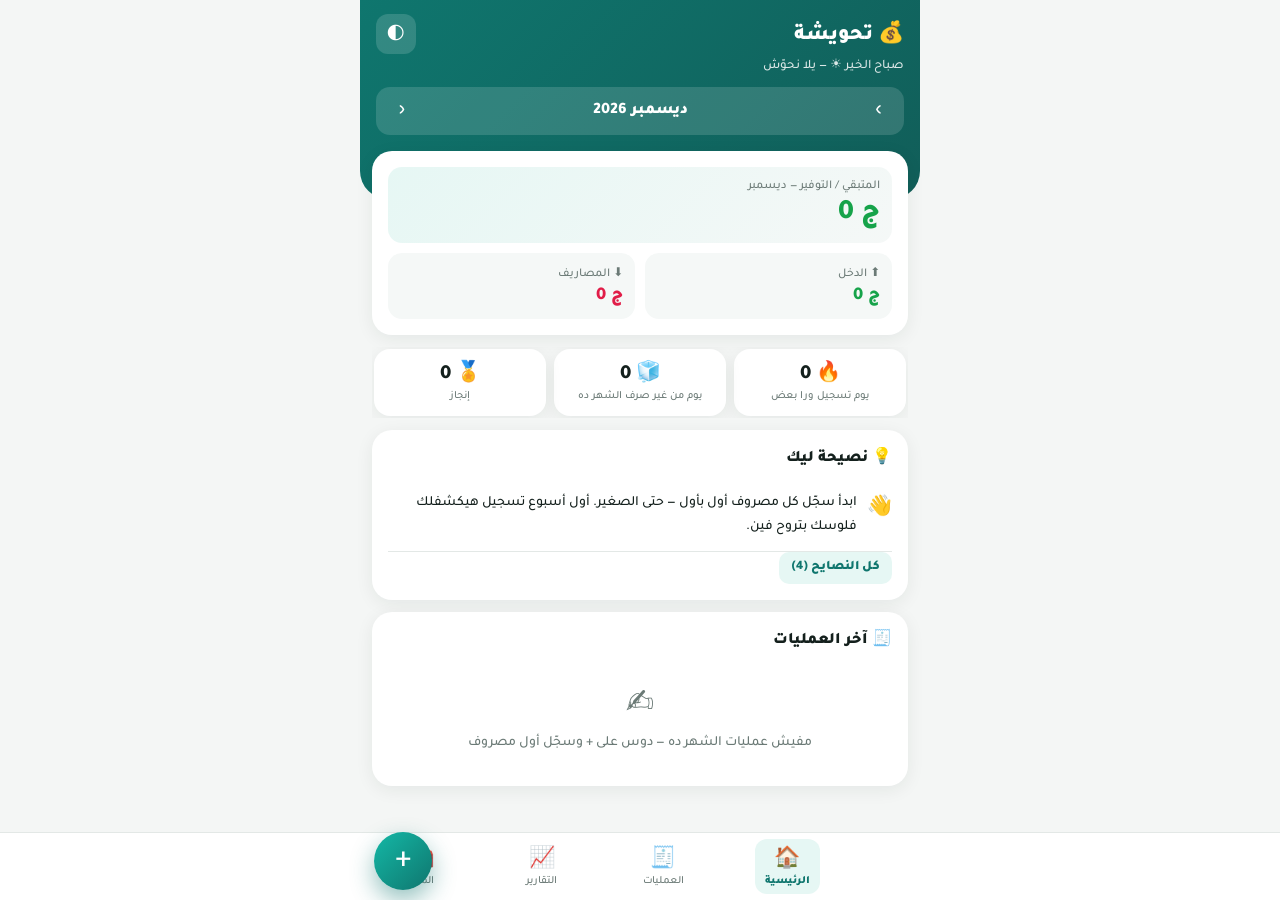
==== index.html @ 55a3884e "Add files via upload" ====
<!DOCTYPE html>
<html lang="ar" dir="rtl">
<head>
<meta charset="utf-8">
<meta name="viewport" content="width=device-width, initial-scale=1, maximum-scale=1, viewport-fit=cover">
<meta name="theme-color" content="#0f766e">
<meta name="description" content="تحويشة — مساعدك الشخصي للتوفير وإدارة المصاريف، بيشتغل أوفلاين">
<meta name="apple-mobile-web-app-capable" content="yes">
<meta name="mobile-web-app-capable" content="yes">
<meta name="apple-mobile-web-app-title" content="تحويشة">
<link rel="manifest" href="manifest.json">
<link rel="icon" href="icon-192.png">
<link rel="apple-touch-icon" href="icon-192.png">
<link rel="stylesheet" href="style.css">
<title>تحويشة — مساعدك للتوفير</title>
</head>
<body>
<div id="lock" class="lock hidden" role="dialog" aria-label="قفل التطبيق">
  <div class="lock-in"><div class="lock-logo">💰</div><h2>تحويشة</h2><p>اكتب الرقم السري</p>
  <div class="dots" id="dots"><i></i><i></i><i></i><i></i></div>
  <div class="keypad" id="keypad"></div></div>
</div>
<div class="app">
<header class="top" id="top">
  <div class="hrow"><button class="hbtn hidden" id="back" aria-label="رجوع">→</button><h1 id="title">💰 تحويشة</h1><button class="hbtn" id="themeBtn" aria-label="تغيير الوضع">🌓</button></div>
  <div class="sub" id="greet">مساعدك الشخصي للتوفير</div>
  <div class="mon" id="monBar"><button id="mPrev" aria-label="الشهر اللي فات">›</button><b id="mLbl"></b><button id="mNext" aria-label="الشهر الجاي">‹</button></div>
</header>
<main id="view"></main>
</div>
<button class="fab" id="fab" aria-label="إضافة عملية">+</button>
<nav class="tabs" role="tablist"><div class="in">
 <button role="tab" data-tab="home" aria-selected="true"><span>🏠</span>الرئيسية</button>
 <button role="tab" data-tab="tx"><span>🧾</span>العمليات</button>
 <button role="tab" data-tab="rep"><span>📈</span>التقارير</button>
 <button role="tab" data-tab="more"><span>🧰</span>المزيد</button>
</div></nav>
<div class="sheet-bg" id="sheetBg"><div class="sheet" role="dialog" aria-modal="true" id="sheet"></div></div>
<div class="toast" id="toast" role="status"><span id="toastMsg"></span><button id="toastBtn" class="hidden"></button></div>
<script src="charts.js"></script>
<script src="app.js"></script>
</body>
</html>
---- style.css ----
@font-face{font-family:'Tj';src:url([data-uri]) format('truetype');font-weight:500;font-display:swap}
@font-face{font-family:'Tj';src:url([data-uri]) format('truetype');font-weight:800;font-display:swap}
:root{--bg:#f4f6f5;--card:#fff;--soft:#f5f8f7;--ink:#14201d;--mut:#6b7a76;--line:#e3e8e6;--pri:#0f766e;--pri2:#14b8a6;--btn:#0f766e;--prisoft:#e6f7f4;--red:#e11d48;--redsoft:#fff1f2;--amb:#d97706;--ambsoft:#fff7ed;--grn:#16a34a;--blusoft:#eff6ff;--sh:0 4px 18px rgba(15,40,35,.07);--track:#edf1f0}
[data-theme=dark]{--bg:#0b1211;--card:#141d1b;--soft:#1b2624;--ink:#e8efed;--mut:#8fa09b;--line:#26332f;--pri:#2dd4bf;--pri2:#14b8a6;--btn:#0d9488;--prisoft:#123a35;--red:#fb7185;--redsoft:#3a1820;--amb:#fbbf24;--ambsoft:#3a2a10;--grn:#4ade80;--blusoft:#132238;--sh:0 4px 18px rgba(0,0,0,.35);--track:#26332f}
*{box-sizing:border-box;-webkit-tap-highlight-color:transparent}
html,body{margin:0;background:var(--bg);color:var(--ink);font-family:'Tj',system-ui,-apple-system,'Segoe UI',Tahoma,sans-serif;font-weight:500}
button,input,select,textarea{font-family:inherit;font-size:16px;color:inherit}
button{cursor:pointer}
:focus-visible{outline:3px solid var(--pri2);outline-offset:2px}
.hidden{display:none!important}
.app{max-width:560px;margin:0 auto;min-height:100vh;padding:0 0 100px}
header.top{background:linear-gradient(135deg,#0f766e,#115e59);color:#fff;padding:calc(14px + env(safe-area-inset-top)) 16px 64px;border-radius:0 0 28px 28px}
header.top.small{padding-bottom:26px}
.hrow{display:flex;align-items:center;gap:8px}
.top h1{margin:0;font-size:21px;font-weight:800;flex:1}
.hbtn{background:rgba(255,255,255,.15);border:0;color:#fff;width:40px;height:40px;border-radius:12px;font-size:18px}
.top .sub{opacity:.85;font-size:13px;margin-top:2px}
.mon{display:flex;align-items:center;justify-content:space-between;margin-top:12px;background:rgba(255,255,255,.14);border-radius:14px;padding:6px}
.mon button{background:transparent;border:0;color:#fff;font-size:20px;width:40px;height:36px;border-radius:10px}
.mon b{font-weight:800}
main{padding:0 12px;margin-top:-48px}
header.small+main{margin-top:-14px}
.card{background:var(--card);border-radius:20px;padding:16px;box-shadow:var(--sh);margin-bottom:12px}
.card h2{font-size:16px;margin:0 0 12px;font-weight:800;display:flex;justify-content:space-between;align-items:center;gap:8px}
.card h2 small{font-size:12px;color:var(--mut);font-weight:500}
.kpis{display:grid;grid-template-columns:1fr 1fr;gap:10px}
.kpi{background:var(--soft);border-radius:14px;padding:12px}.kpi .l{font-size:12px;color:var(--mut)}.kpi .v{font-size:18px;font-weight:800;margin-top:4px;direction:ltr;text-align:right}
.kpi.big{grid-column:1/-1;background:linear-gradient(135deg,var(--prisoft),var(--soft))}.kpi.big .v{font-size:28px}
.pos{color:var(--grn)}.neg{color:var(--red)}.mut{color:var(--mut)}
.banner{display:flex;gap:10px;align-items:center;border-radius:16px;padding:12px 14px;margin-bottom:10px;font-size:14px;box-shadow:var(--sh);background:var(--card);border:1px solid var(--line)}
.banner.rem{background:var(--ambsoft)}.banner.wk{background:var(--blusoft)}.banner.ok{background:var(--prisoft)}.banner.bad{background:var(--redsoft)}
.banner button{margin-inline-start:auto;border:0;background:var(--btn);color:#fff;border-radius:10px;padding:8px 12px;font-size:13px;white-space:nowrap}
.safe{text-align:center}.safe .v{font-size:34px;font-weight:800;direction:ltr;color:var(--pri)}.safe .l{color:var(--mut);font-size:13px}
.stats{display:flex;gap:8px;overflow:auto;margin-bottom:12px;padding:2px}
.stat{flex:1;min-width:104px;background:var(--card);border-radius:16px;padding:10px;box-shadow:var(--sh);text-align:center}.stat b{display:block;font-size:20px}.stat span{font-size:11px;color:var(--mut)}
.tx{display:flex;align-items:center;gap:12px;padding:10px 0;border-bottom:1px solid var(--line)}.tx:last-child{border-bottom:0}
.ic{width:42px;height:42px;border-radius:13px;display:grid;place-items:center;font-size:20px;background:var(--soft);flex:none}
.tx .m{flex:1;min-width:0}.tx .t{font-weight:800;font-size:15px}.tx .d{font-size:12px;color:var(--mut);white-space:nowrap;overflow:hidden;text-overflow:ellipsis}
.tx .a{font-weight:800;direction:ltr;white-space:nowrap}
.ibtn{border:0;background:transparent;color:var(--mut);font-size:17px;width:34px;height:34px;border-radius:10px;flex:none}
.ibtn:active{background:var(--soft)}
.dayh{display:flex;justify-content:space-between;font-size:12px;color:var(--mut);padding:10px 0 2px;font-weight:800}
.empty{text-align:center;color:var(--mut);padding:18px 8px;font-size:14px}.empty .e{font-size:34px;display:block;margin-bottom:6px}
.bar{height:10px;background:var(--track);border-radius:99px;overflow:hidden}.bar>i{display:block;height:100%;border-radius:99px;background:var(--pri2);transition:width .5s}
.item{padding:12px 0;border-bottom:1px solid var(--line)}.item:last-child{border-bottom:0}
.row{display:flex;align-items:center;gap:10px;justify-content:space-between}
.item .n{font-weight:800}.item .s{font-size:12px;color:var(--mut);margin:6px 0}
.btns{display:flex;gap:8px;flex-wrap:wrap;margin-top:10px}
.chip{font-size:12px;border-radius:99px;padding:3px 9px;background:var(--prisoft);color:var(--pri);font-weight:800;white-space:nowrap}
.chip.w{background:var(--ambsoft);color:var(--amb)}.chip.r{background:var(--redsoft);color:var(--red)}.chip.g{background:var(--soft);color:var(--mut)}
.btn{border:0;border-radius:14px;padding:12px 16px;background:var(--btn);color:#fff;font-weight:800;width:100%}
.btn.sec{background:var(--prisoft);color:var(--pri)}.btn.sm{width:auto;padding:8px 12px;font-size:13px;border-radius:10px}.btn.dng{background:var(--redsoft);color:var(--red)}
.tip{display:flex;gap:10px;padding:11px 0;border-bottom:1px solid var(--line);font-size:14px;line-height:1.7}.tip:last-child{border-bottom:0}.tip .e{font-size:20px;flex:none}
.tools{display:grid;grid-template-columns:repeat(3,1fr);gap:10px}
.tools button{background:var(--card);border:0;border-radius:18px;padding:16px 6px;box-shadow:var(--sh);display:flex;flex-direction:column;align-items:center;gap:6px;font-size:13px;font-weight:800}
.tools button span{font-size:30px}.tools button small{font-size:11px;color:var(--mut);font-weight:500}
nav.tabs{position:fixed;bottom:0;left:0;right:0;background:var(--card);border-top:1px solid var(--line);display:flex;justify-content:center;padding:6px 6px calc(6px + env(safe-area-inset-bottom));z-index:20}
nav.tabs .in{display:flex;max-width:560px;width:100%;justify-content:space-around;padding:0 70px 0 0}
nav.tabs button{border:0;background:transparent;color:var(--mut);font-size:11px;display:flex;flex-direction:column;align-items:center;gap:2px;padding:6px 10px;border-radius:12px;min-width:60px}
nav.tabs button span{font-size:21px}nav.tabs button[aria-selected=true]{color:var(--pri);background:var(--prisoft);font-weight:800}
.fab{position:fixed;bottom:calc(10px + env(safe-area-inset-bottom));left:max(14px,calc(50% - 266px));width:58px;height:58px;border-radius:50%;border:0;background:linear-gradient(135deg,#14b8a6,#0f766e);color:#fff;font-size:32px;box-shadow:0 10px 24px rgba(15,118,110,.45);z-index:21;line-height:1}
.sheet-bg{position:fixed;inset:0;background:rgba(5,12,10,.5);z-index:40;display:none;align-items:flex-end;justify-content:center}
.sheet-bg.on{display:flex}
.sheet{background:var(--card);width:100%;max-width:560px;border-radius:24px 24px 0 0;padding:18px 16px calc(18px + env(safe-area-inset-bottom));max-height:92vh;overflow:auto;animation:up .25s ease-out}
@keyframes up{from{transform:translateY(40px);opacity:.4}to{transform:none;opacity:1}}
.sheet h3{margin:0 0 12px;font-size:18px;font-weight:800}
.seg{display:grid;grid-auto-flow:column;grid-auto-columns:1fr;background:var(--soft);border-radius:14px;padding:4px;margin-bottom:10px}
.seg button{border:0;background:transparent;border-radius:11px;padding:10px 4px;font-weight:800;color:var(--mut);font-size:14px}
.seg button[aria-pressed=true]{background:var(--card);color:var(--pri);box-shadow:var(--sh)}
label.f{display:block;font-size:13px;color:var(--mut);margin:10px 0 5px}
.inp{width:100%;border:1.5px solid var(--line);border-radius:13px;padding:12px;background:var(--soft);color:var(--ink)}
.inp:focus{border-color:var(--pri2);outline:none}
select.inp{appearance:auto}
.amt{font-size:28px;font-weight:800;text-align:center;direction:ltr}
.grid2{display:grid;grid-template-columns:1fr 1fr;gap:10px}
.cats{display:grid;grid-template-columns:repeat(4,1fr);gap:8px}
.cats button{border:1.5px solid var(--line);background:var(--card);border-radius:13px;padding:8px 2px;font-size:11px;display:flex;flex-direction:column;align-items:center;gap:3px}
.cats button span{font-size:22px}.cats button[aria-pressed=true]{border-color:var(--pri);background:var(--prisoft);font-weight:800}
.tpls{display:flex;gap:8px;overflow:auto;padding-bottom:6px;margin-bottom:4px}
.tpls button{border:1.5px dashed var(--line);background:var(--soft);border-radius:99px;padding:6px 12px;font-size:13px;white-space:nowrap}
.chk{display:flex;align-items:center;gap:8px;margin-top:12px;font-size:14px}.chk input{width:20px;height:20px;accent-color:var(--pri)}
.acts{display:flex;gap:10px;margin-top:16px}
canvas{width:100%;display:block}
.legend{display:grid;grid-template-columns:1fr 1fr;gap:6px 10px;margin-top:10px;font-size:12px}
.legend div{display:flex;align-items:center;gap:6px}.legend i{width:10px;height:10px;border-radius:3px;flex:none}.legend b{margin-inline-start:auto;direction:ltr}
.filters{display:flex;gap:8px;overflow:auto;padding-bottom:4px;margin-bottom:8px}
.filters button{border:1.5px solid var(--line);background:var(--card);border-radius:99px;padding:6px 12px;font-size:13px;white-space:nowrap}
.filters button[aria-pressed=true]{background:var(--btn);border-color:var(--btn);color:#fff}
.toast{position:fixed;top:calc(14px + env(safe-area-inset-top));left:50%;transform:translateX(-50%) translateY(-140px);background:#14201d;color:#fff;padding:10px 16px;border-radius:12px;font-size:14px;z-index:60;transition:transform .3s;display:flex;gap:12px;align-items:center;max-width:92vw}
.toast.on{transform:translateX(-50%) translateY(0)}
.toast button{border:0;background:#2dd4bf;color:#062b27;border-radius:8px;padding:5px 10px;font-weight:800;font-size:13px}
.wk-grid{display:grid;grid-template-columns:1fr 1fr 1fr;gap:8px;text-align:center}
.wk-grid div{background:var(--soft);border-radius:12px;padding:10px 4px}.wk-grid .l{font-size:11px;color:var(--mut)}.wk-grid .v{font-weight:800;margin-top:3px;direction:ltr}
.note{font-size:12px;color:var(--mut);line-height:1.7}
.cal{display:grid;grid-template-columns:repeat(7,1fr);gap:5px;text-align:center}
.cal .h{font-size:11px;color:var(--mut);font-weight:800}
.cal button{aspect-ratio:1;border:0;border-radius:9px;font-size:12px;background:var(--soft);padding:0;position:relative}
.cal button.ns{box-shadow:inset 0 0 0 2px var(--grn)}.cal button.td{outline:2px solid var(--pri);outline-offset:1px}
.w52{display:grid;grid-template-columns:repeat(8,1fr);gap:5px}
.w52 button{aspect-ratio:1;border:1.5px solid var(--line);background:var(--card);border-radius:9px;font-size:11px;padding:0}
.w52 button[aria-pressed=true]{background:var(--btn);border-color:var(--btn);color:#fff;font-weight:800}
.badges{display:grid;grid-template-columns:repeat(3,1fr);gap:10px}
.badge{background:var(--soft);border-radius:16px;padding:12px 6px;text-align:center}.badge .e{font-size:32px}.badge b{display:block;font-size:13px;margin-top:4px}.badge small{font-size:11px;color:var(--mut);display:block;margin-top:2px;line-height:1.5}
.badge.off{opacity:.38;filter:grayscale(1)}
.res{background:var(--prisoft);border-radius:14px;padding:12px;margin-top:10px;font-size:14px;line-height:1.9}.res b{color:var(--pri);direction:ltr;display:inline-block}
.wal{display:flex;gap:10px;overflow:auto;padding:2px 2px 6px}
.wal div{min-width:120px;background:var(--soft);border-radius:14px;padding:10px}.wal b{display:block;direction:ltr;text-align:right;margin-top:4px}
.lock{position:fixed;inset:0;background:linear-gradient(160deg,#0f766e,#0b3d39);z-index:100;display:flex;align-items:center;justify-content:center;color:#fff}
.lock-in{text-align:center;width:100%;max-width:320px;padding:20px}.lock-logo{font-size:54px}.lock h2{margin:6px 0 0}.lock p{opacity:.8}
.dots{display:flex;gap:14px;justify-content:center;margin:18px 0 26px}.dots i{width:14px;height:14px;border-radius:50%;border:2px solid #fff}.dots i.on{background:#fff}
.dots.err{animation:shake .4s}@keyframes shake{25%{transform:translateX(-10px)}75%{transform:translateX(10px)}}
.keypad{display:grid;grid-template-columns:repeat(3,1fr);gap:14px;direction:ltr}
.keypad button{height:64px;border-radius:50%;border:0;background:rgba(255,255,255,.14);color:#fff;font-size:24px;font-weight:800}
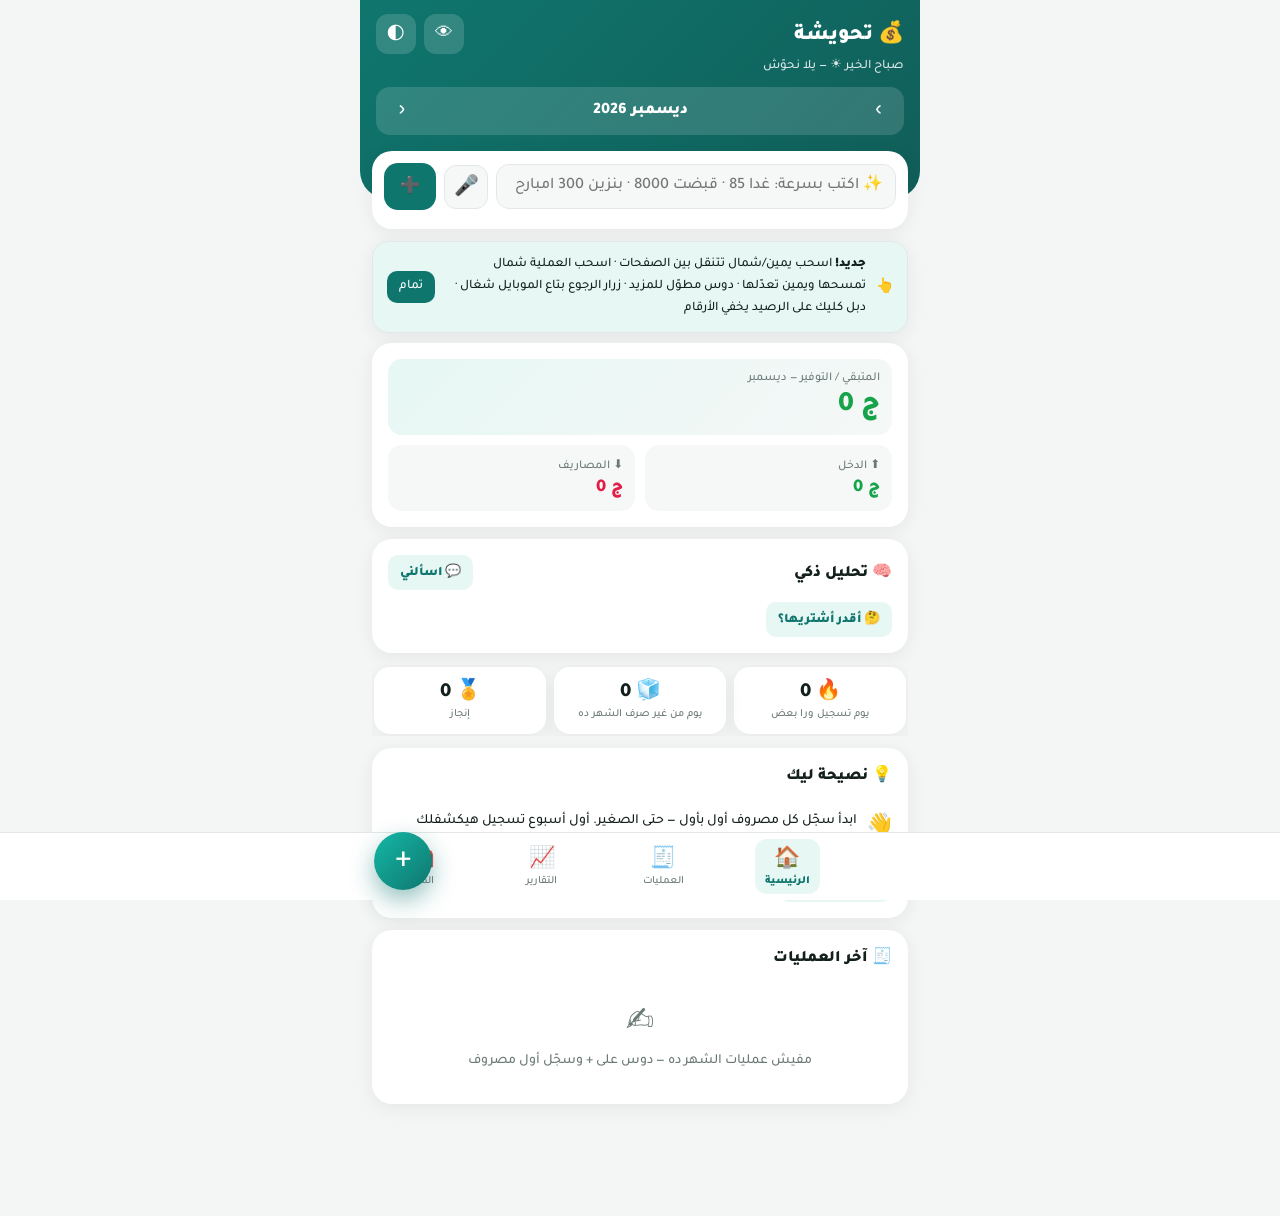
==== commit d7e03647: "Add files via upload" ====
--- a/index.html
+++ b/index.html
@@ -22,7 +22,7 @@
 </div>
 <div class="app">
 <header class="top" id="top">
-  <div class="hrow"><button class="hbtn hidden" id="back" aria-label="رجوع">→</button><h1 id="title">💰 تحويشة</h1><button class="hbtn" id="themeBtn" aria-label="تغيير الوضع">🌓</button></div>
+  <div class="hrow"><button class="hbtn hidden" id="back" aria-label="رجوع">→</button><h1 id="title">💰 تحويشة</h1><button class="hbtn" id="eyeBtn" aria-label="إخفاء/إظهار المبالغ">👁</button><button class="hbtn" id="themeBtn" aria-label="تغيير الوضع">🌓</button></div>
   <div class="sub" id="greet">مساعدك الشخصي للتوفير</div>
   <div class="mon" id="monBar"><button id="mPrev" aria-label="الشهر اللي فات">›</button><b id="mLbl"></b><button id="mNext" aria-label="الشهر الجاي">‹</button></div>
 </header>
--- a/style.css
+++ b/style.css
@@ -111,3 +111,35 @@
 .dots.err{animation:shake .4s}@keyframes shake{25%{transform:translateX(-10px)}75%{transform:translateX(10px)}}
 .keypad{display:grid;grid-template-columns:repeat(3,1fr);gap:14px;direction:ltr}
 .keypad button{height:64px;border-radius:50%;border:0;background:rgba(255,255,255,.14);color:#fff;font-size:24px;font-weight:800}
+
+/* ===== v3: ذكاء وإيماءات ===== */
+.qa{padding:12px}.qrow{display:flex;gap:8px;align-items:center}.qrow .inp{flex:1}.qgo{width:auto;padding:12px 16px;flex:none}
+.mic{font-size:20px;width:44px;height:44px;border-radius:12px;background:var(--soft);border:1px solid var(--line);flex:none}
+.qprev{font-size:13px;color:var(--mut);margin-top:6px;min-height:1px}
+.brain h2 .btn{width:auto}.acts2{display:flex;gap:8px;margin-top:8px;flex-wrap:wrap}.acts2 .btn{width:auto}
+.hs{display:flex;gap:14px;align-items:center;margin-bottom:10px}.hs .t{font-weight:800}.hs .btn{width:auto;margin-top:6px}
+.ring{--p:0;--c:var(--pri);width:74px;height:74px;border-radius:50%;flex:none;display:grid;place-items:center;background:conic-gradient(var(--c) calc(var(--p)*1%),var(--line) 0)}
+.ring b{width:58px;height:58px;border-radius:50%;background:var(--card);display:grid;place-items:center;font-size:22px;font-weight:800}
+.ring.big{width:96px;height:96px}.ring.big b{width:76px;height:76px;font-size:28px}
+.chat{max-height:46vh;overflow:auto;display:flex;flex-direction:column;gap:8px;padding:4px 0 10px}
+.msg{max-width:86%;padding:10px 13px;border-radius:16px;font-size:14px;line-height:1.7}
+.msg.bot{background:var(--soft);border:1px solid var(--line);align-self:flex-start;border-bottom-right-radius:4px}
+.msg.me{background:var(--btn);color:#fff;align-self:flex-end;border-bottom-left-radius:4px}
+.qchips{display:flex;gap:6px;overflow-x:auto;padding-bottom:8px;margin-bottom:4px}
+.qchips button{flex:none;border:1px solid var(--line);background:var(--card);border-radius:99px;padding:7px 12px;font-size:13px;white-space:nowrap}
+.smartbox{display:grid;grid-template-columns:1fr 1fr;gap:10px;padding:12px}
+.smartbox button{border:0;border-radius:16px;padding:14px 10px;background:linear-gradient(135deg,var(--prisoft),var(--soft));display:flex;flex-direction:column;align-items:center;gap:3px;font-weight:800;font-size:14px}
+.smartbox span{font-size:26px}.smartbox small{font-weight:500;color:var(--mut);font-size:11px}
+.lpm{display:grid;gap:8px;margin:10px 0}.lpm button{border:1px solid var(--line);background:var(--soft);border-radius:14px;padding:13px;font-weight:800;text-align:start}.lpm .dng{color:var(--red)}
+.tx[data-id]{-webkit-user-select:none;user-select:none;-webkit-touch-callout:none;position:relative;transition:transform .2s;touch-action:pan-y;background:var(--card)}
+.tx.sw-del{box-shadow:inset -4px 0 0 var(--red)}.tx.sw-edit{box-shadow:inset 4px 0 0 var(--pri)}
+.tx.sw-del::after{content:'🗑';position:absolute;right:-36px;font-size:20px}.tx.sw-edit::after{content:'✏️';position:absolute;left:-36px;font-size:20px}
+.card{overflow:hidden}
+.sheet{will-change:transform}.sheet::before{content:'';display:block;width:44px;height:5px;border-radius:9px;background:var(--line);margin:-8px auto 12px}
+#view.sl{animation:sl .25s ease-out}#view.sr{animation:sr .25s ease-out}
+@keyframes sl{from{transform:translateX(-24px);opacity:.4}to{transform:none;opacity:1}}
+@keyframes sr{from{transform:translateX(24px);opacity:.4}to{transform:none;opacity:1}}
+.gh div{font-size:13px;line-height:1.7}
+.kpi.big{cursor:pointer;user-select:none;-webkit-user-select:none}
+
+.hx{display:flex;justify-content:space-between;align-items:center}
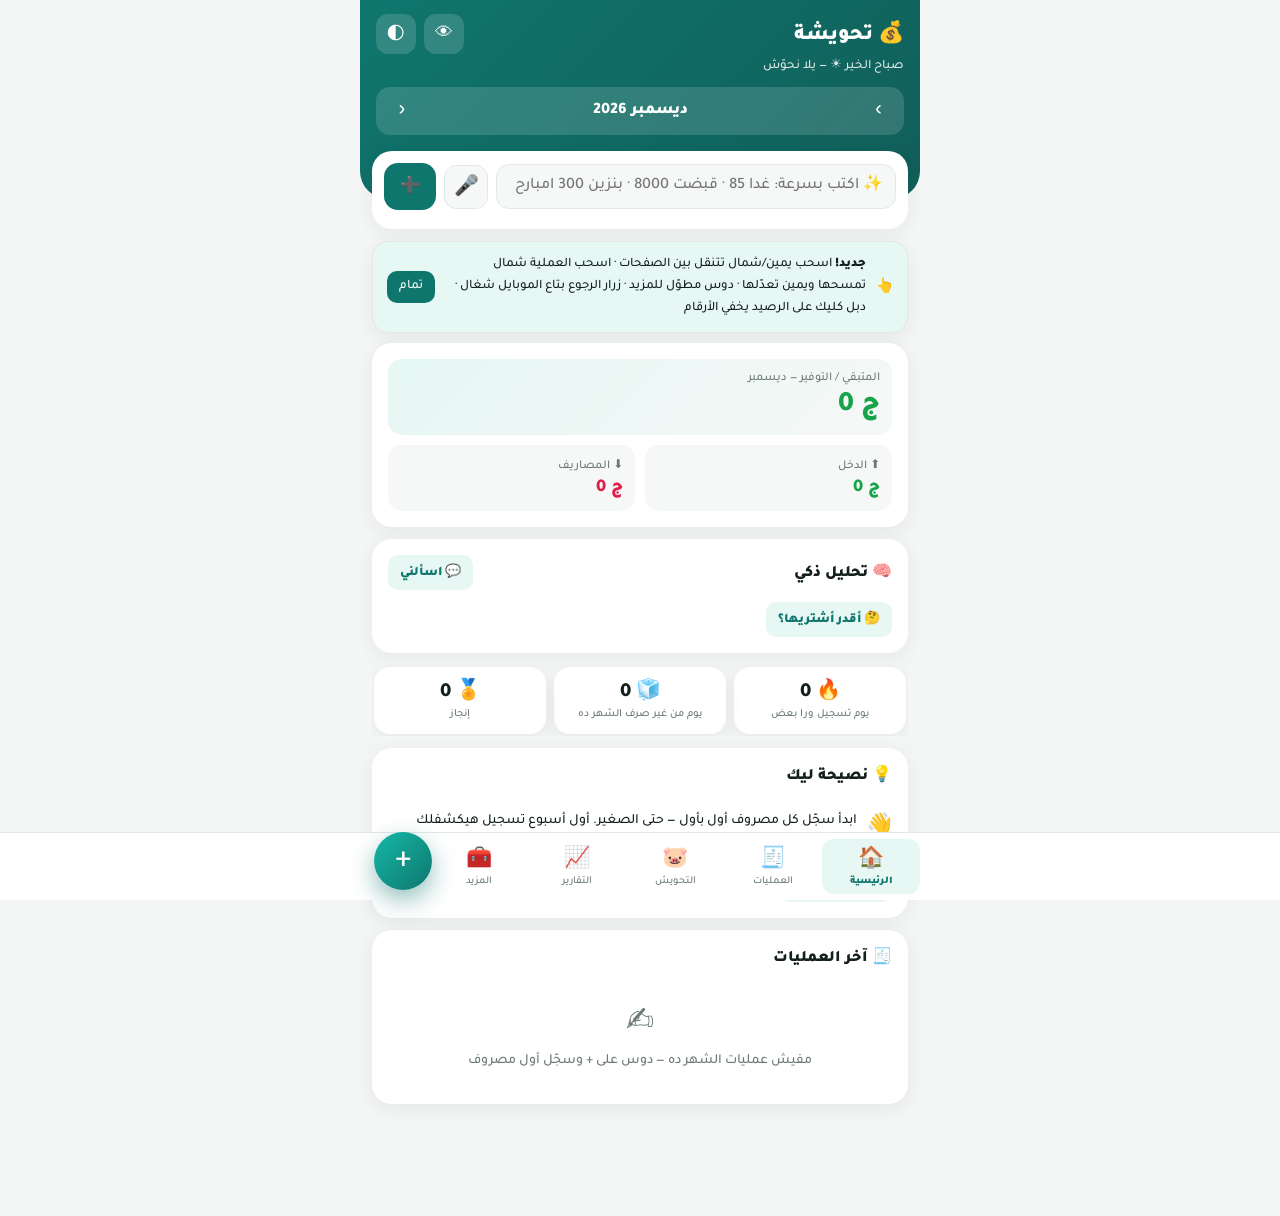
==== commit 34286eb8: "Add files via upload" ====
--- a/index.html
+++ b/index.html
@@ -32,6 +32,7 @@
 <nav class="tabs" role="tablist"><div class="in">
  <button role="tab" data-tab="home" aria-selected="true"><span>🏠</span>الرئيسية</button>
  <button role="tab" data-tab="tx"><span>🧾</span>العمليات</button>
+ <button role="tab" data-tab="save"><span>🐷</span>التحويش</button>
  <button role="tab" data-tab="rep"><span>📈</span>التقارير</button>
  <button role="tab" data-tab="more"><span>🧰</span>المزيد</button>
 </div></nav>
--- a/style.css
+++ b/style.css
@@ -55,8 +55,8 @@
 .tools button{background:var(--card);border:0;border-radius:18px;padding:16px 6px;box-shadow:var(--sh);display:flex;flex-direction:column;align-items:center;gap:6px;font-size:13px;font-weight:800}
 .tools button span{font-size:30px}.tools button small{font-size:11px;color:var(--mut);font-weight:500}
 nav.tabs{position:fixed;bottom:0;left:0;right:0;background:var(--card);border-top:1px solid var(--line);display:flex;justify-content:center;padding:6px 6px calc(6px + env(safe-area-inset-bottom));z-index:20}
-nav.tabs .in{display:flex;max-width:560px;width:100%;justify-content:space-around;padding:0 70px 0 0}
-nav.tabs button{border:0;background:transparent;color:var(--mut);font-size:11px;display:flex;flex-direction:column;align-items:center;gap:2px;padding:6px 10px;border-radius:12px;min-width:60px}
+nav.tabs .in{display:flex;max-width:560px;width:100%;justify-content:space-around;padding:0 0 0 70px}
+nav.tabs button{border:0;background:transparent;color:var(--mut);font-size:10.5px;display:flex;flex-direction:column;align-items:center;gap:2px;padding:6px 4px;border-radius:12px;min-width:0;flex:1}
 nav.tabs button span{font-size:21px}nav.tabs button[aria-selected=true]{color:var(--pri);background:var(--prisoft);font-weight:800}
 .fab{position:fixed;bottom:calc(10px + env(safe-area-inset-bottom));left:max(14px,calc(50% - 266px));width:58px;height:58px;border-radius:50%;border:0;background:linear-gradient(135deg,#14b8a6,#0f766e);color:#fff;font-size:32px;box-shadow:0 10px 24px rgba(15,118,110,.45);z-index:21;line-height:1}
 .sheet-bg{position:fixed;inset:0;background:rgba(5,12,10,.5);z-index:40;display:none;align-items:flex-end;justify-content:center}
